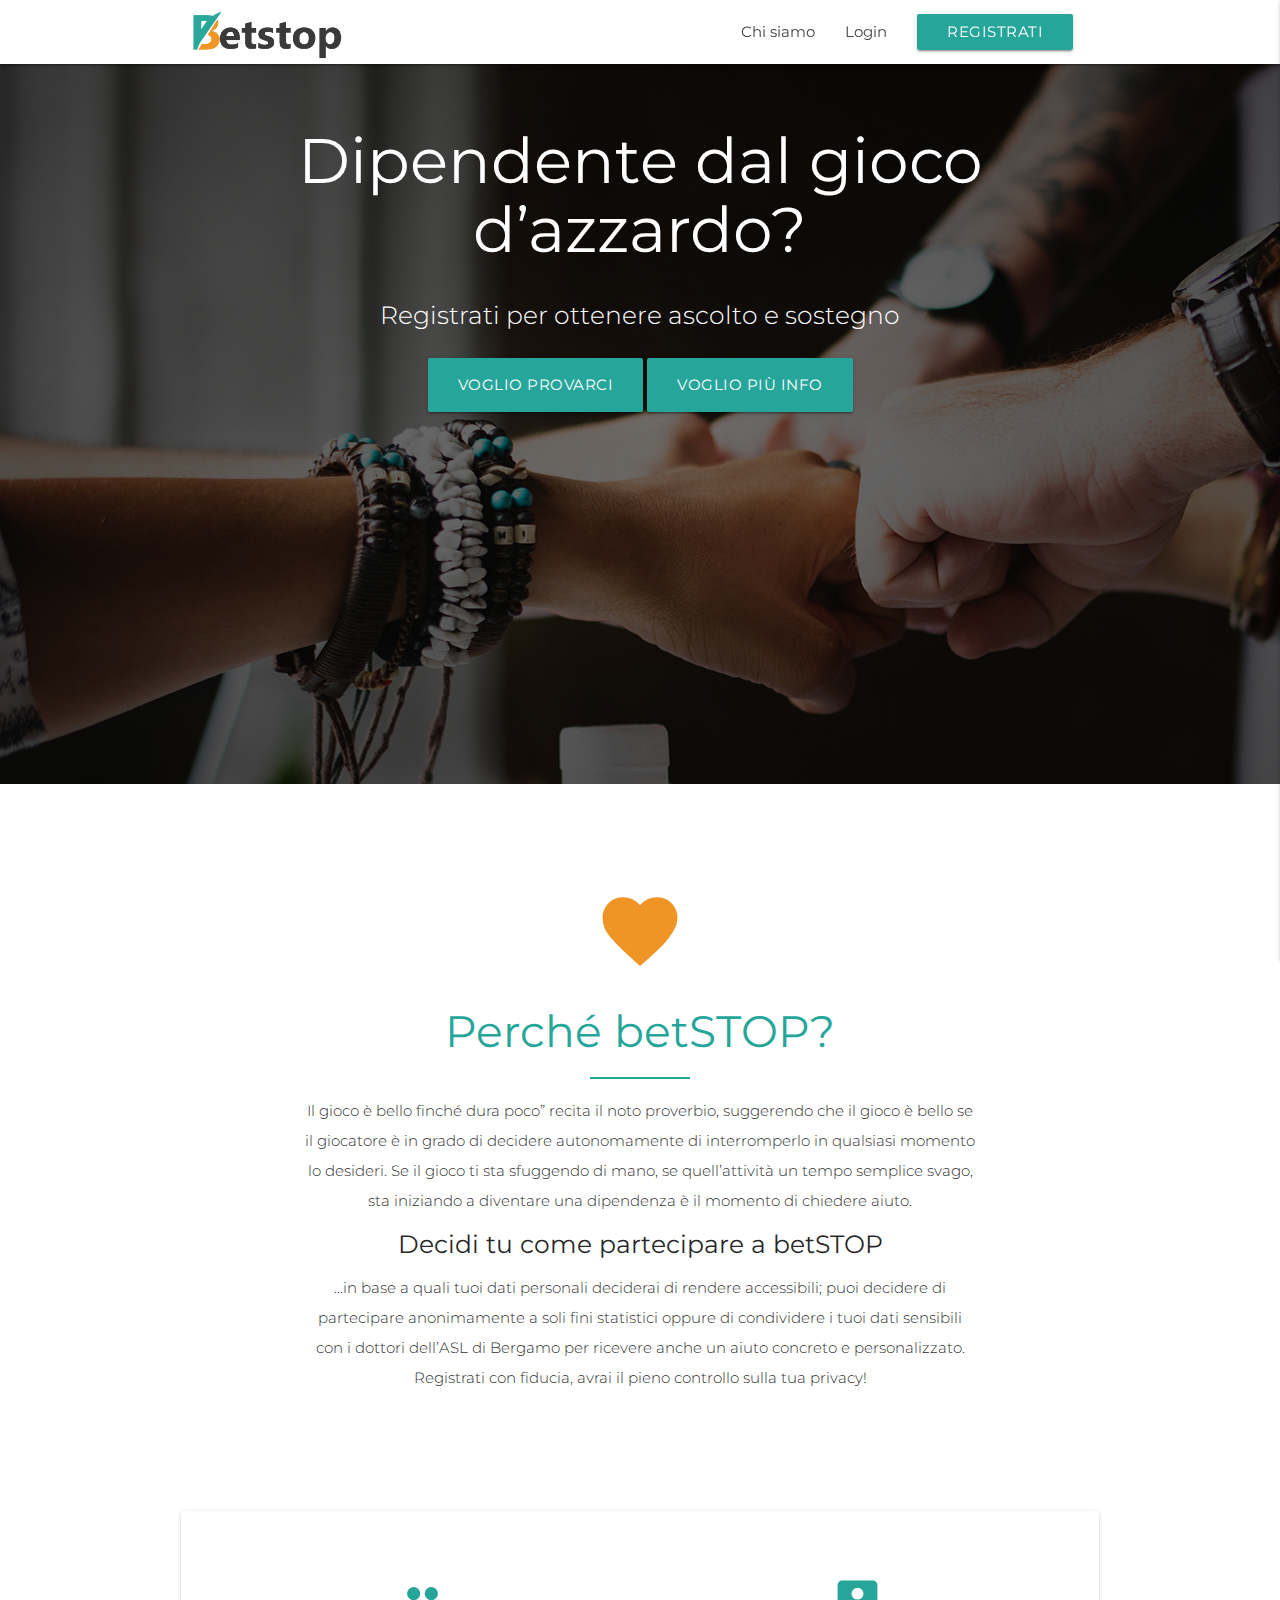
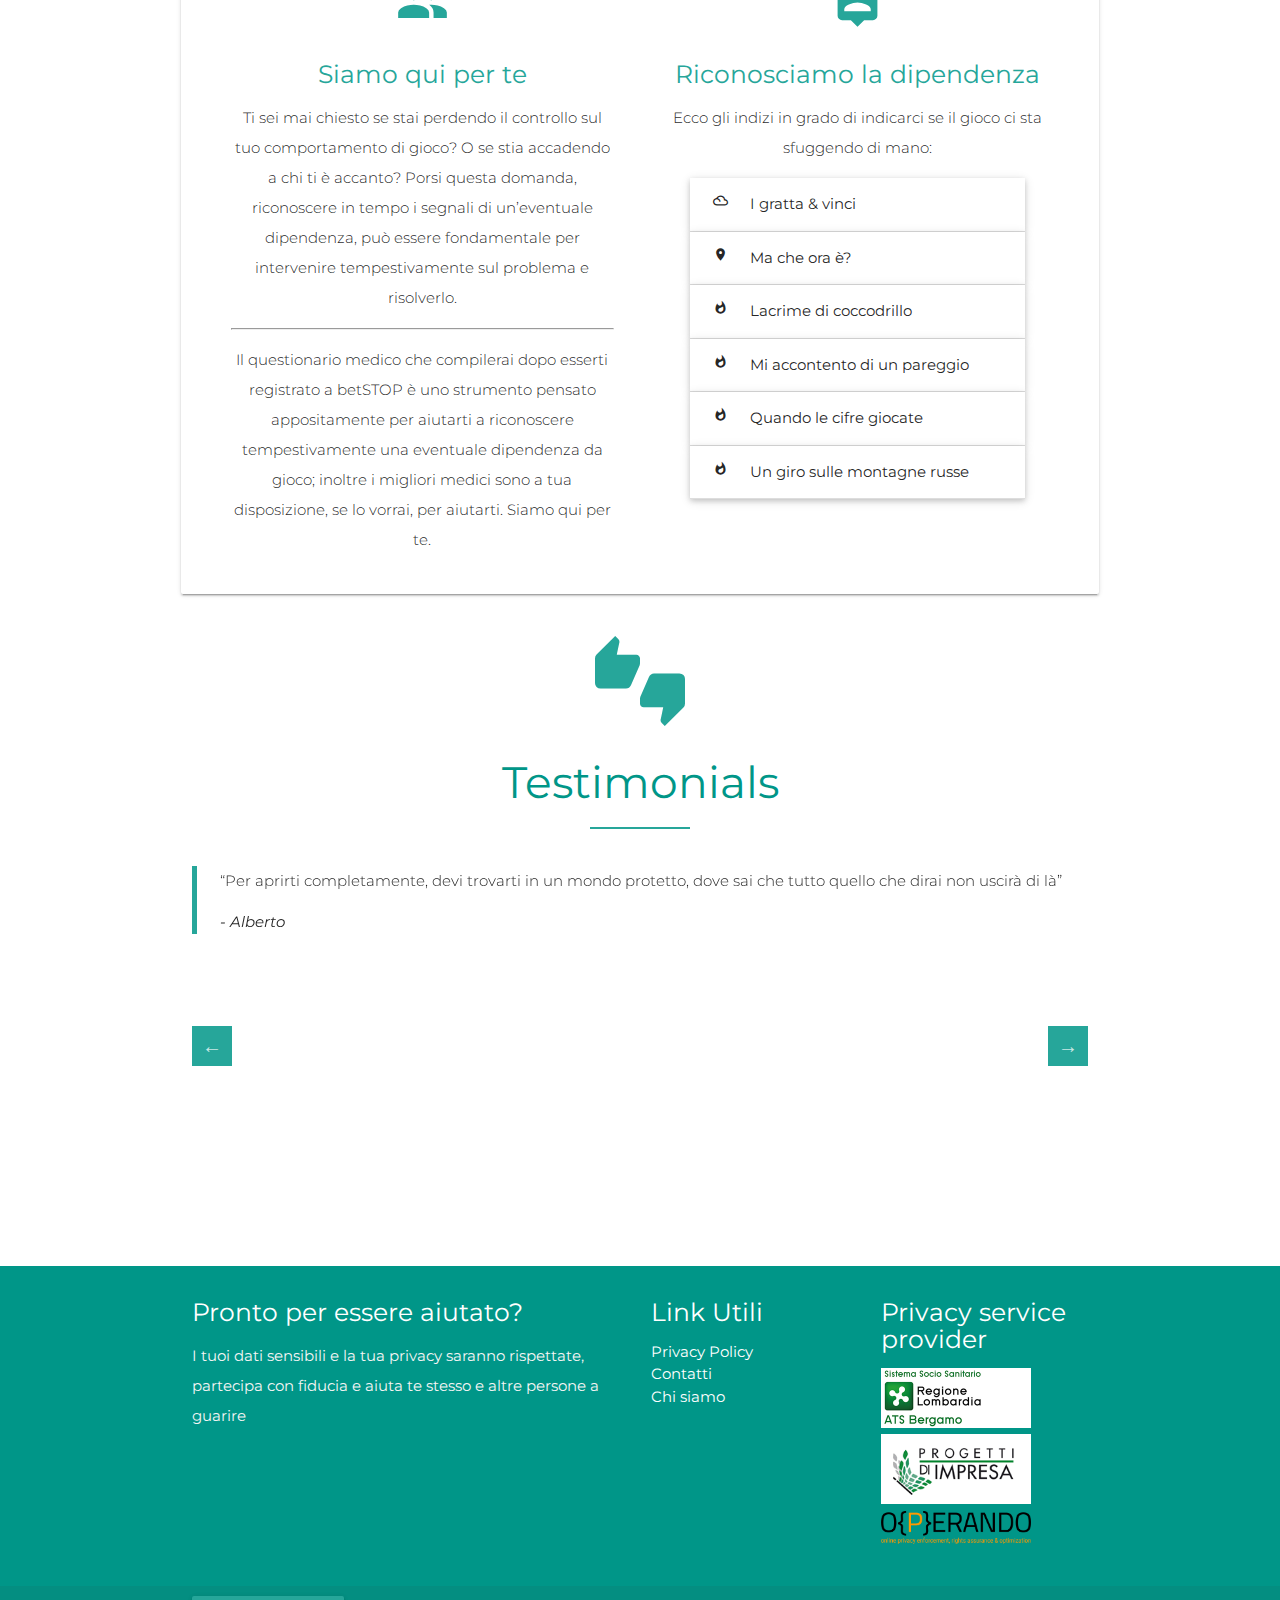
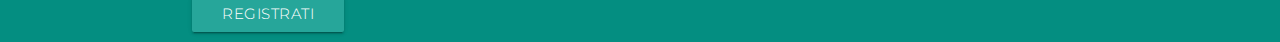
==== index.html @ 393b6f46 "added all page elements" ====
<!DOCTYPE html>
<html lang="en">
<head>
  <meta http-equiv="Content-Type" content="text/html; charset=UTF-8"/>
  <meta name="viewport" content="width=device-width, initial-scale=1"/>
  <title>Betstop - Ascolto e Sostegno</title>
  <link rel="shortcut icon" type="image/png" href="img/favicon-logo.png"/>

  <!-- CSS  -->
  <link href="https://fonts.googleapis.com/icon?family=Material+Icons" rel="stylesheet">
  <link href="css/materialize.css" type="text/css" rel="stylesheet" media="screen,projection"/>
  <link href="https://fonts.googleapis.com/css?family=Montserrat" rel="stylesheet">
  <link rel="stylesheet" href="css/slick.css">
  <link rel="stylesheet" href="css/slick-theme.css">
  <link href="css/style.css" type="text/css" rel="stylesheet" media="screen,projection"/>
</head>
<body>
<main>
    <div class="navbar-fixed">
     <nav class="white" role="navigation">
        <div class="nav-wrapper container">
          <a id="logo-container" href="index.html" class="brand-logo"><img src="img/bstop-logo.png" alt="Logo Betstop"></a>
          <ul class="right hide-on-med-and-down">
            <li><a href="#perche">Chi siamo</a></li>
            <li><a href="login.html">Login</a></li>
            <li><a href="#modal1" class="waves-effect waves-light btn modal-trigger" data-target="modal1">Registrati</a></li>
          </ul>

          <ul id="nav-mobile" class="side-nav">
            <li><a href="#perche"><i class="material-icons">&#xE7EF;</i> Chi siamo</a></li>
            <li><a href="login.html"><i class="material-icons">&#xE899;</i> Login</a></li>
            <li><a href="registrati.html" class="waves-effect waves-light btn">Registrati</a></li>
          </ul>
          <a href="#" data-activates="nav-mobile" class="button-collapse"><i class="material-icons">menu</i></a>
        </div>
      </nav>
 </div>
  
      <div id="index-banner" class="parallax-container">
        <div class="section valign">
          <div class="container">
            <ul id="scene">
                <br><br><br><br>
                <li class="layer">
                    <h1 class="header center white-text title-primary">Dipendente dal gioco d’azzardo?</h1>
                </li>
                <li class="layer">
                    <div class="row center">
                  <h5 class="header col s12 light title-secondary">Registrati per ottenere ascolto e sostegno</h5>
                </div>
                </li>
                <li class="layer">
                    <div class="row center">
                      <a href="registrati.html" class="btn-large waves-effect waves-light teal lighten-1 hoverable">Voglio provarci</a>
                      <a href="#perche" id="download-button" class="btn-large waves-effect waves-light teal lighten-1 hoverable">Voglio più info</a>
                    </div>
                </li>
                <br><br>
            </ul>

          </div>
        </div>
      </div>
      
<section id="perche">
  <div class="container">
      <div class="row">
          <div class="col s12 center-align">
              <h2 class="heart"><i class="material-icons">&#xE87D;</i></h2>
              <h3 class="sub-title">Perché betSTOP?</h3>
              <p class="light">Il gioco è bello finché dura poco” recita il noto proverbio, suggerendo che il gioco è bello se il giocatore è in grado di decidere autonomamente di interromperlo in qualsiasi momento lo desideri.
            Se il gioco ti sta sfuggendo di mano, se quell’attività un tempo semplice svago, sta iniziando a diventare una dipendenza è il momento di chiedere aiuto. </p>
            
            <h5>Decidi tu come partecipare a betSTOP</h5>
             <p class="light">...in base a quali tuoi dati personali deciderai di rendere accessibili; puoi decidere di partecipare anonimamente a soli fini statistici oppure di condividere i tuoi dati sensibili con i dottori dell’ASL di Bergamo per ricevere anche un aiuto concreto e personalizzato. Registrati con fiducia, avrai il pieno controllo sulla tua privacy!</p>
          </div>
      </div>
  </div>
</section>
<section id="siamo-qui">
    <div class="container">
        <div class="row card-panel">
            <div class="col m6 s12 center-align">
                <div class="icon-block">
                    <h2 class="thumbs"><i class="material-icons">&#xE7FB;</i></h2>
                    <h5 class="sub-title">Siamo qui per te</h5>
                    <p class="light">Ti sei mai chiesto se stai perdendo il controllo sul tuo comportamento di gioco? O se stia accadendo a chi ti è accanto? Porsi questa domanda, riconoscere in tempo i segnali di un’eventuale dipendenza, può essere fondamentale per intervenire tempestivamente sul problema e risolverlo.</p>
                    
                    <hr>
                    
                    <p class="light">Il questionario medico che compilerai dopo esserti registrato a betSTOP è uno strumento pensato appositamente per aiutarti a riconoscere tempestivamente una eventuale dipendenza da gioco; inoltre i migliori medici sono a tua disposizione, se lo vorrai, per aiutarti. Siamo qui per te.</p>
                </div>
            </div>
            <div class="col m6 s12 center-align">
                <div class="icon-block">
                    <h2 class="thumbs"><i class="material-icons">&#xE55A;</i></h2>
                    <h5 class="sub-title">Riconosciamo la dipendenza</h5>
                    <p class="light">Ecco gli indizi in grado di indicarci se il gioco ci sta sfuggendo di mano:</p>
                    <ul class="collapsible popout" data-collapsible="accordion">
                        <li>
                          <div class="collapsible-header"><i class="material-icons">filter_drama</i>I gratta &amp; vinci</div>
                          <div class="collapsible-body"><span>I gratta & vinci, le scommesse, le giocate alla slot diventano come le ciliegie, uno tira l’altro.</span></div>
                        </li>
                        <li>
                          <div class="collapsible-header"><i class="material-icons">place</i>Ma che ora è?</div>
                          <div class="collapsible-body"><span>Si perde la cognizione del tempo. Nel buio della sala slot- concepita appositamente per generare questo effetto- le ore passano rapide.</span></div>
                        </li>
                        <li>
                          <div class="collapsible-header"><i class="material-icons">whatshot</i>Lacrime di coccodrillo</div>
                          <div class="collapsible-body"><span>Ci si accorge, quando è ormai troppo tardi, di aver giocato quasi tutto quello che si aveva nel portafogli.</span></div>
                        </li>
                        <li>
                          <div class="collapsible-header"><i class="material-icons">whatshot</i>Mi accontento di un pareggio</div>
                          <div class="collapsible-body"><span>Il gioco, a questo punto, non è già più un’attività piacevole, ma una corsa disperata nel tentativo di recuperare le perdite.</span></div>
                        </li>
                        <li>
                          <div class="collapsible-header"><i class="material-icons">whatshot</i>Quando le cifre giocate</div>
                          <div class="collapsible-body"><span>...iniziano a diventare eccessive rispetto al proprio budget e le perdite mettono a rischio il menage familiare, il giocatore entra in una spirale di … Un po’ come nascondere l’amante nell’armadio.</span></div>
                        </li>
                        <li>
                          <div class="collapsible-header"><i class="material-icons">whatshot</i>Un giro sulle montagne russe</div>
                          <div class="collapsible-body"><span>L’esito del gioco condiziona fortemente l’umore. Si ricerca nuovamente l’euforia della vincita o si tenta di sfuggire ai sentimenti depressivi associati alle perdite.</span></div>
                        </li>
                  </ul>
                </div>
            </div>
        </div>
    </div>
</section>
  
  <!-- TESTIMONIALS -->
  <div id="testimonial-section">
    <div class="container">
      <h2 class="center-align thumbs"><i class="material-icons">&#xE8DD;</i></h2>
      <h3 class="center-align sub-title teal-text">Testimonials</h3>
      <div class="row">
        <div class="col s12">
          <div class="slider">
            <div class="hoverable">
                <blockquote>
                    <p class="light">“Per aprirti completamente, devi trovarti in un mondo protetto, dove sai che tutto quello che dirai non uscirà di là”</p>
                <cite>- Alberto</cite>
                </blockquote>
            </div>
            <div class="hoverable">
                <blockquote class="align-right">
                    <p class="light">“Non voglio più buttare un euro nel gioco – afferma decisa – farlo per me sarebbe una sconfitta”</p>
                    <cite>- Giulia</cite>
                </blockquote>
            </div>
            <div class="hoverable">
                <blockquote>
                    <p class="light">“Se smetti devi farlo per sempre, non puoi ricominciare perché se ricominci ci ricaschi, come l’alcol”</p>
                    <cite>- Federico</cite>
                </blockquote>
            </div>
          </div>
        </div>
      </div>
    </div>
  </div>
</main> 
   

  <footer class="page-footer teal">
    <div class="container">
      <div class="row">
        <div class="col l6 s12">
          <h5 class="white-text">Pronto per essere aiutato?</h5>
          <p class="grey-text text-lighten-4">I tuoi dati sensibili e la tua privacy saranno rispettate, partecipa con fiducia e aiuta te stesso e altre persone a guarire</p>
        </div>
        
        <div class="col l3 s12">
          <h5 class="white-text">Link Utili</h5>
          <ul>
            <li><a class="white-text" href="#!">Privacy Policy</a></li>
            <li><a class="white-text" href="#!">Contatti</a></li>
            <li><a class="white-text" href="#!">Chi siamo</a></li>
          </ul>
        </div>
        
        <div class="col l3 s12">
          <h5 class="white-text">Privacy service provider</h5>
          <ul>
            <li><a class="white-text" href="http://www.ats-bg.it/servizi/notizie/notizie_homepage.aspx" target="_blank"><img class="footer-logo" src="img/logo-asl-bergamo.png" alt="Logo ASL Bergamo"></a></li>
            <li><a class="white-text" href="http://www.progettidiimpresa.it/servizi/notizie/notizie_homepage.aspx" target="_blank"><img class="footer-logo" src="img/pdi-piccolo.png" alt="Logo ASL Bergamo"></a></li>
            <li><a class="white-text" href="https://www.operando.eu/servizi/notizie/notizie_homepage.aspx" target="_blank"><img class="footer-logo" src="img/operando-full-logo.png" alt="Logo ASL Bergamo"></a></li>
          </ul>
        </div>
        
      </div>
    </div>
    <div class="footer-copyright">
      <div class="container">
      <!-- Modal Trigger -->
      <a class="waves-effect waves-light btn modal-trigger" href="#modal2">Registrati</a>
      </div>
      
    </div>
  </footer>
  
   <!-- MODALS -->
  <div id="modal1" class="modal">
    <div class="modal-content">
      <h4>Modal Header</h4>
      <div class="row">
        <form class="col s12">
          <div class="row">
            <div class="input-field col s12 m6">
              <input id="first_name" type="text" class="validate" data-length="15">
              <label for="first_name">Nome</label>
            </div>
            <div class="input-field col s12 m6">
              <input id="last_name" type="text" class="validate" data-length="10">
              <label for="last_name">Cognome</label>
            </div>
          </div>
          <div class="row">
            <div class="input-field col s12 m6">
              <input id="date-of-birth" type="text" class="validate datepicker">
              <label for="date">Data di Nascita</label>
            </div>
            <div class="input-field col s12 m6">
                <select multiple>
                  <option value="1">Italia</option>
                  <option value="2">Belgium</option>
                  <option value="3">Germania</option>
                </select>
                <label>Stato</label>
              </div>
          </div>
          <div class="row">
              <div class="input-field col s12 m6">
                <select multiple>
                  <option value="" disabled selected>Choose your option</option>
                  <option value="1">Modena</option>
                  <option value="2">Castelfranco</option>
                  <option value="3">Bomporto</option>
                </select>
                <label>Località</label>
              </div>
              <div class="input-field col s12 m6">
                <select>
                  <optgroup label="MO">
                    <option value="1">Modena</option>
                    <option value="2">Vignola</option>
                  </optgroup>
                  <optgroup label="BO">
                    <option value="3">Bologna</option>
                    <option value="4">Castelmaggiore</option>
                  </optgroup>
                </select>
                <label>Provincia</label>
              </div>
          </div>
          <div class="row">
            <div class="input-field col s12 m6">
              <input id="indirizzo" type="text" class="validate" data-length="20">
              <label for="first_name">Indirizzo</label>
            </div>
            <div class="input-field col s12 m6">
              <input id="cap" type="text" class="validate number" data-length="5">
              <label for="last_name">CAP</label>
            </div>
          </div>
          <div class="row">
            <div class="input-field col s12">
              <input id="email" type="email" class="validate">
              <label for="email">Email</label>
            </div>
          </div>
          <div class="row">
            <div class="input-field col s12">
              <input id="password" type="password" class="validate">
              <label for="password">Password</label>
            </div>
          </div>
          <div class="row">
            <div class="input-field col s12">
              <input id="password" type="password" class="validate">
              <label for="password">Repeat Password</label>
            </div>
          </div>
          <button class="btn waves-effect waves-light" type="submit" name="action">Invia
            <i class="material-icons right">send</i>
          </button>
        </form>
      </div>
    </div>
    <div class="modal-footer">
      <a href="#!" class="modal-action modal-close waves-effect waves-green btn-flat">Chiudi</a>
    </div>
  </div>
  
  <!-- Modal Structure Bottom Sheet -->
  <div id="modal2" class="modal bottom-sheet">
    <div class="modal-content">
      <h4>Modal Header</h4>
      <div class="row">
        <form class="col s12">
          <div class="row">
            <div class="input-field col s12 m6">
              <input id="first_name" type="text" class="validate" data-length="15">
              <label for="first_name">Nome</label>
            </div>
            <div class="input-field col s12 m6">
              <input id="last_name" type="text" class="validate" data-length="10">
              <label for="last_name">Cognome</label>
            </div>
          </div>
          <div class="row">
            <div class="input-field col s12 m6">
              <input id="date-of-birth" type="text" class="validate datepicker">
              <label for="date">Data di Nascita</label>
            </div>
            <div class="input-field col s12 m6">
                <select multiple>
                  <option value="1">Italia</option>
                  <option value="2">Belgium</option>
                  <option value="3">Germania</option>
                </select>
                <label>Stato</label>
              </div>
          </div>
          <div class="row">
              <div class="input-field col s12 m6">
                <select multiple>
                  <option value="" disabled selected>Choose your option</option>
                  <option value="1">Modena</option>
                  <option value="2">Castelfranco</option>
                  <option value="3">Bomporto</option>
                </select>
                <label>Località</label>
              </div>
              <div class="input-field col s12 m6">
                <select>
                  <optgroup label="MO">
                    <option value="1">Modena</option>
                    <option value="2">Vignola</option>
                  </optgroup>
                  <optgroup label="BO">
                    <option value="3">Bologna</option>
                    <option value="4">Castelmaggiore</option>
                  </optgroup>
                </select>
                <label>Provincia</label>
              </div>
          </div>
          <div class="row">
            <div class="input-field col s12 m6">
              <input id="indirizzo" type="text" class="validate" data-length="20">
              <label for="first_name">Indirizzo</label>
            </div>
            <div class="input-field col s12 m6">
              <input id="cap" type="text" class="validate number" data-length="5">
              <label for="last_name">CAP</label>
            </div>
          </div>
          <div class="row">
            <div class="input-field col s12">
              <input id="email" type="email" class="validate">
              <label for="email">Email</label>
            </div>
          </div>
          <div class="row">
            <div class="input-field col s12">
              <input id="password" type="password" class="validate">
              <label for="password">Password</label>
            </div>
          </div>
          <div class="row">
            <div class="input-field col s12">
              <input id="password" type="password" class="validate">
              <label for="password">Repeat Password</label>
            </div>
          </div>
          <button class="btn waves-effect waves-light" type="submit" name="action">Invia
            <i class="material-icons right">send</i>
          </button>
        </form>
      </div>
    </div>
    <div class="modal-footer">
      <a href="#!" class="modal-action modal-close waves-effect waves-green btn-flat">Chiudi</a>
    </div>
  </div>

  <!--  Scripts-->
  <script src="https://code.jquery.com/jquery-2.1.1.min.js"></script>
  <script src="js/materialize.min.js"></script>
  <script src="js/jquery.slides.min.js"></script>
  <script src="js/parallax.min.js"></script>
  <script src="js/slick.min.js"></script>
  <script src="js/app.js"></script>

  </body>
</html>
---- css/style.css ----
/*======== GLOBAL STYLES ===============*/
html {
    font-family: 'Montserrat', sans-serif;
}

body {
	-webkit-font-smoothing: antialiased;
	-moz-osx-font-smoothing: grayscale;
}

section {
    margin: 0 auto;
    padding-top: 5rem;
}

section#perche {
    width: 75%;
}
nav ul a,
nav .brand-logo {
  color: #444;
}
.brand-logo img {
    width: 150px;
    margin: 10px 0;
}

h3.sub-title, h4.sub-title, h5.sub-title {
    color: #26a69a;
}
h3.sub-title::after {
  display: block;
  content: "";
  height: 2px;
  background-color: #26a69a;
  width: 100px;
  margin: 20px auto 0 auto;
}

p {
  line-height: 2rem;
}

.button-collapse {
  color: #26a69a;
}

/*================== HEADER ============*/

.parallax-container {
  background: radial-gradient(rgba(0, 0, 0, 0.57), rgba(0, 0, 0, 0.71)), url('../img/support.jpg');
  min-height: 80vh;
  line-height: 0;
  height: auto;
  color: #fff;
}

.parallax-container .section {
    width: 100%;
  }

.title-primary {
    animation: fadeIn 2s;
}
.title-secondary {
    animation: moveInLeft 3s;
}

/*============== ABOUT =============*/
.heart {
    color: #ee9526;
   -webkit-animation: pulse 2s infinite;
           animation: pulse 2s infinite;
 }

.material-icons {
    font-size: 6rem;
}

section#perche .material-icon {
    color: red;
}

@media only screen and (max-width : 992px) {
  .parallax-container .section {
    position: absolute;
    top: 30%;
  }
  #index-banner .section {
    top: 10%;
  }
}

@media only screen and (max-width : 600px) {
  #index-banner .section {
    top: 0;
  }
}

.icon-block {
  padding: 0 15px;
}
.icon-block .material-icons {
  font-size: inherit;
}

/*============= FOOTER ============*/
footer.page-footer {
  margin: 0;
}

footer .footer-logo {
    width: 150px;
    max-width: 100%;
}
/*============= TESTIMONIAL && SLIDER ============*/
.thumbs {
    color: #26a69a;
    padding-top: 15px;
}

.slick-prev,
 .slick-next {
   background: #26a69a;
   width: 40px;
   height: 40px;
   z-index: 1;
 }
 .slick-prev:hover,
 .slick-next:hover {
   background: #ee9526;
 }
 .slick-prev {
   left: 0;
 }
 .slick-next {
   right: 0;
 }

/*=============== REGISTRATI && LOGIN =================*/
.waves-input-wrapper {
    margin-bottom: 15px;
}

/*=============== ANIMATIONS ================*/
@keyframes pulse {
   0% {
     -webkit-transform: scale(1);
             transform: scale(1);
   }
   45% {
     -webkit-transform: scale(1.1);
             transform: scale(1.1);
   }
   75% {
     -webkit-transform: scale(1.2);
             transform: scale(1.2);
   }
   100% {
     -webkit-transform: scale(1);
             transform: scale(1);
   }
 }

@keyframes moveInLeft {
    0% {
        opacity: 0;
        transform: translateX(-10rem);
    }
    80% {
        transform: translateX(1rem);
    }
    100% {
        opacity: 1;
        transform: translate(0);
    }
}

@keyframes fadeIn {
    0% {
        opacity: 0;
        transform: translateX(10rem);
    }
    80% {
        transform: translateX(-1rem);
    }
    100% {
        opacity: 1;
        transform: translate(0);
    }
}
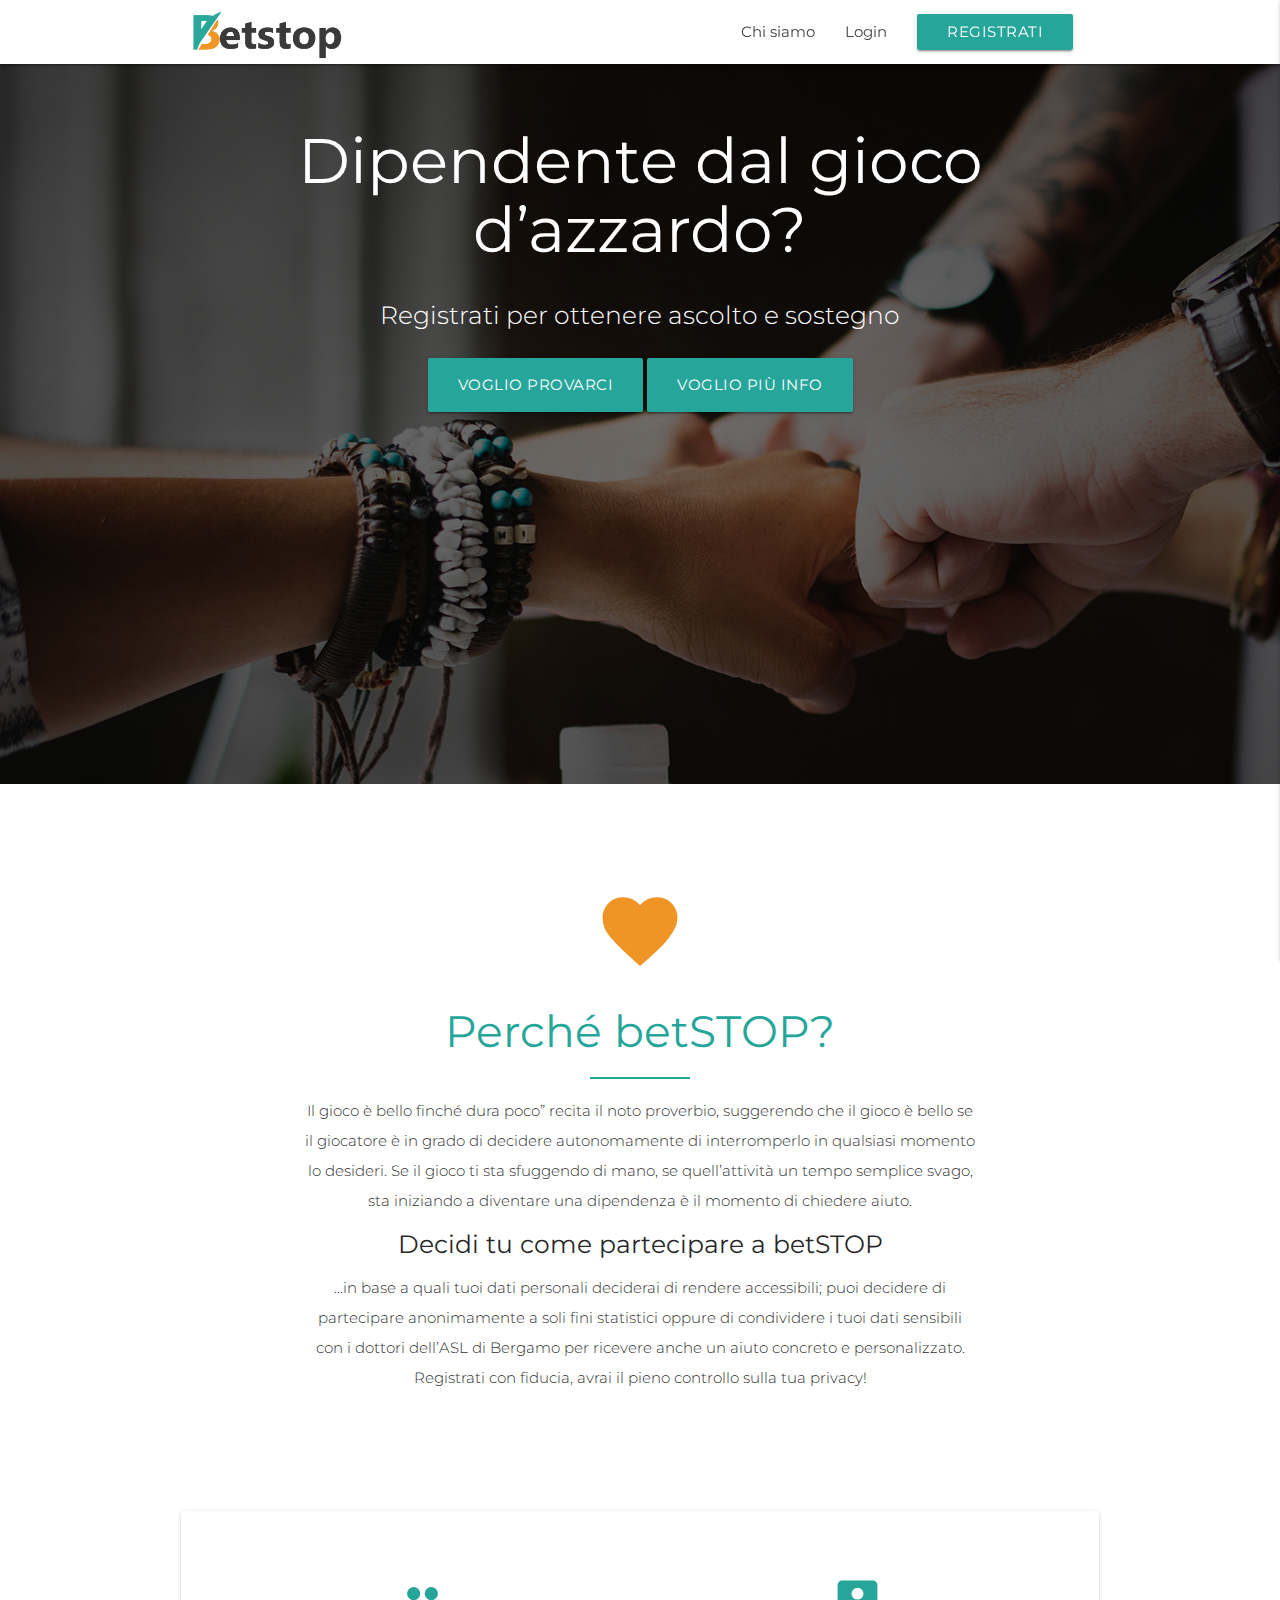
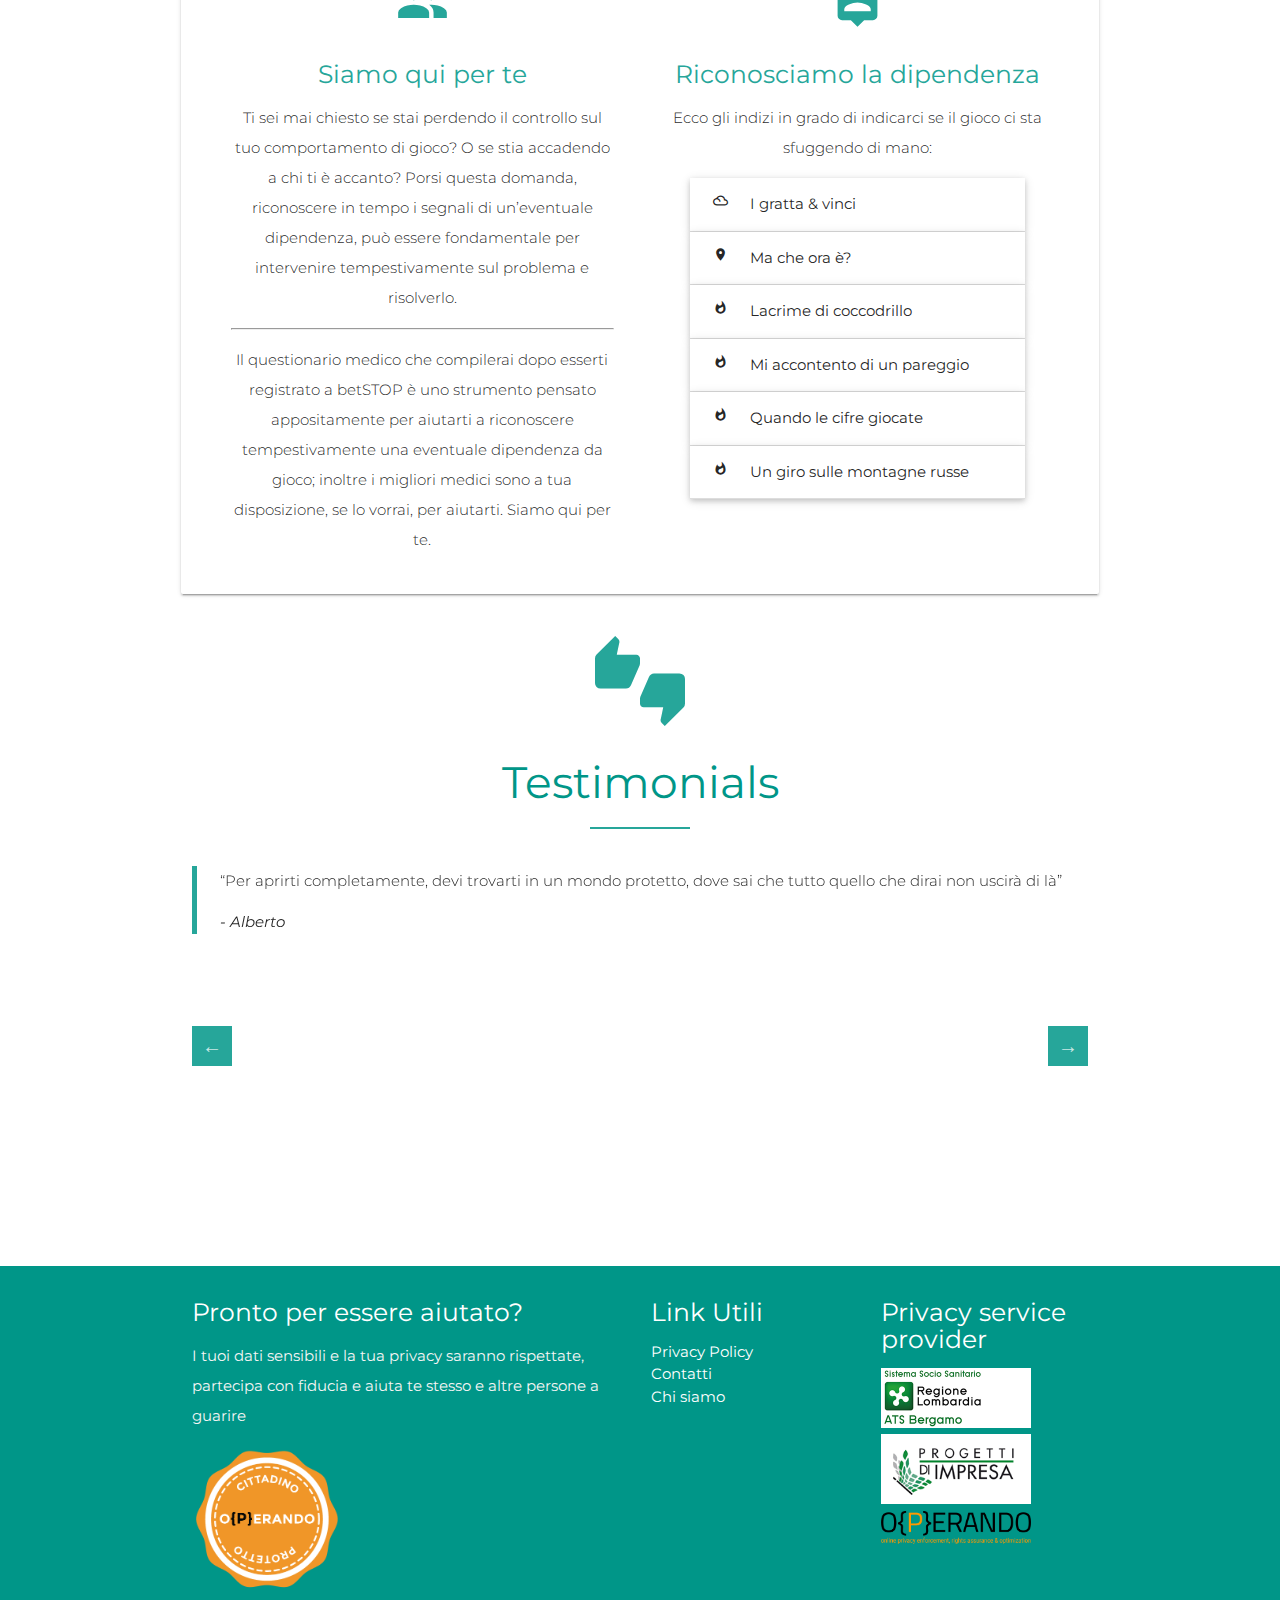
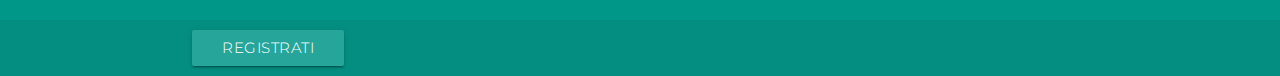
==== commit b041e83e: "added the mobile navigation" ====
--- a/index.html
+++ b/index.html
@@ -31,7 +31,7 @@
             <li><a href="login.html"><i class="material-icons">&#xE899;</i> Login</a></li>
             <li><a href="registrati.html" class="waves-effect waves-light btn">Registrati</a></li>
           </ul>
-          <a href="#" data-activates="nav-mobile" class="button-collapse"><i class="material-icons">menu</i></a>
+          <a href="#nav-mobile" data-activates="nav-mobile" class="button-collapse"><i class="material-icons">menu</i></a>
         </div>
       </nav>
  </div>
@@ -168,6 +168,7 @@
         <div class="col l6 s12">
           <h5 class="white-text">Pronto per essere aiutato?</h5>
           <p class="grey-text text-lighten-4">I tuoi dati sensibili e la tua privacy saranno rispettate, partecipa con fiducia e aiuta te stesso e altre persone a guarire</p>
+          <img class="emblem" src="img/emblem.png" alt="Privacy Emblem">
         </div>
         
         <div class="col l3 s12">
--- a/css/style.css
+++ b/css/style.css
@@ -47,6 +47,8 @@
 
 /*================== HEADER ============*/
 
+#sidenav-overlay { z-index: 1; }
+
 .parallax-container {
   background: radial-gradient(rgba(0, 0, 0, 0.57), rgba(0, 0, 0, 0.71)), url('../img/support.jpg');
   min-height: 80vh;
@@ -113,6 +115,10 @@
     width: 150px;
     max-width: 100%;
 }
+.emblem {
+    width: 150px;
+    max-width: 100%;
+}
 /*============= TESTIMONIAL && SLIDER ============*/
 .thumbs {
     color: #26a69a;
@@ -188,4 +194,15 @@
         opacity: 1;
         transform: translate(0);
     }
+}
+
+/*======================= MEDIA QUERIES ==================*/
+@media only screen and (max-width: 768px) {
+    footer {
+        text-align: center;
+        max-width: 100%;
+    }
+    footer.page-footer {
+        margin: 0 auto;
+}
 }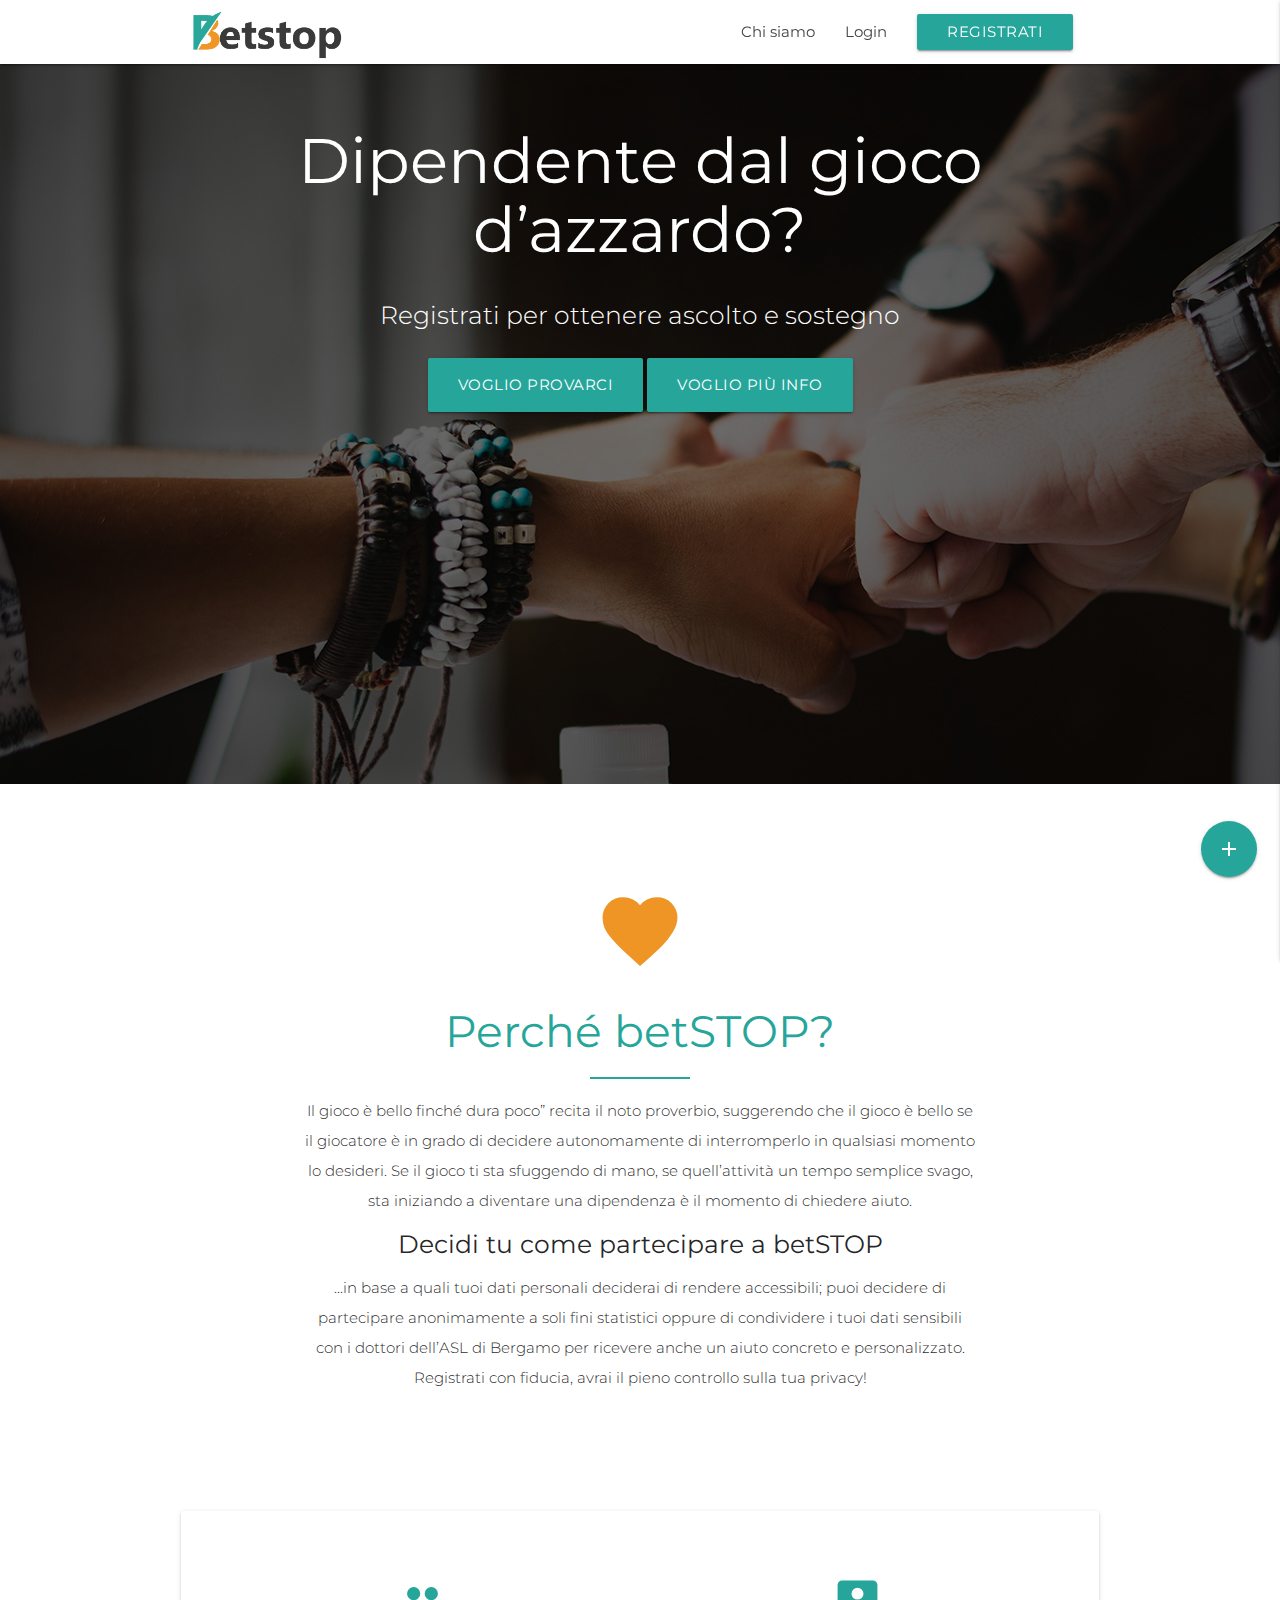
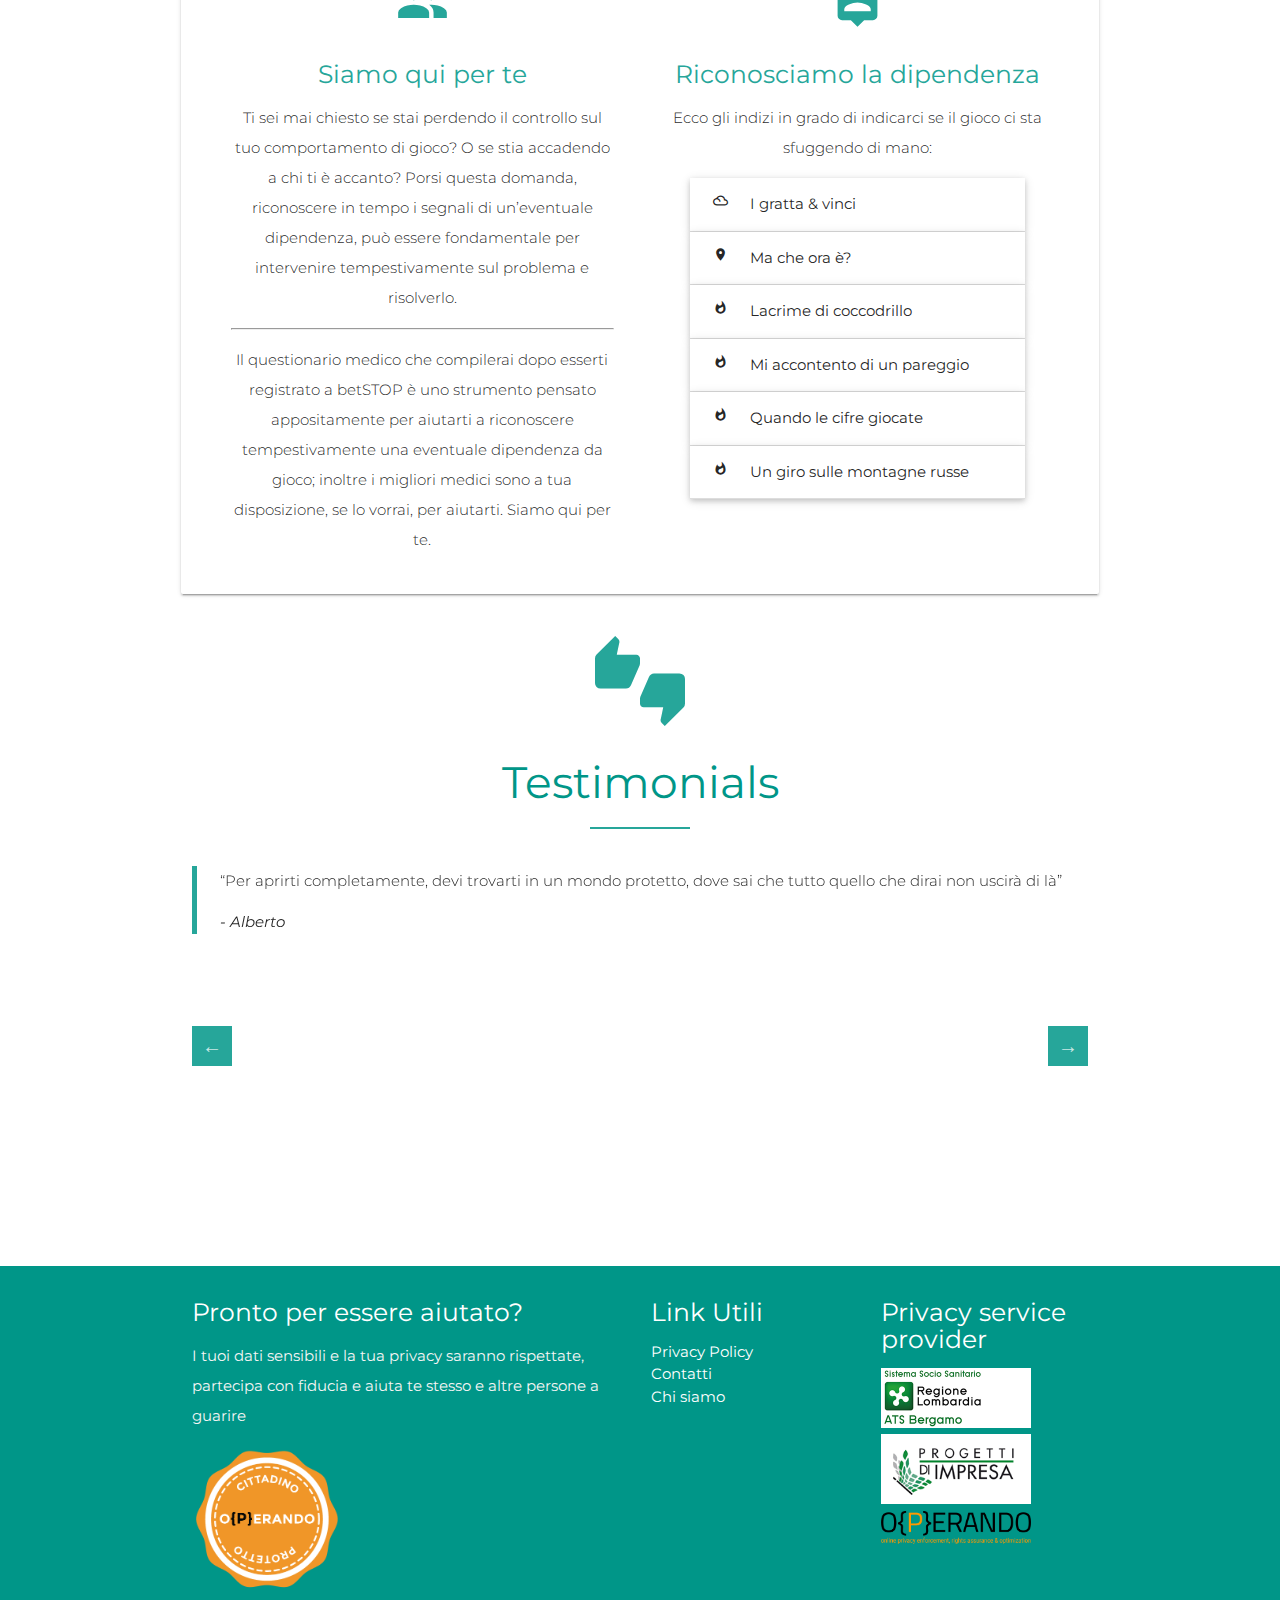
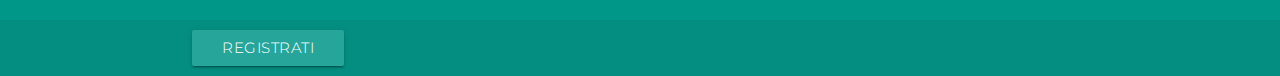
==== commit 7ac6d14e: "added fab navigation for social follow" ====
--- a/index.html
+++ b/index.html
@@ -52,7 +52,7 @@
                 <li class="layer">
                     <div class="row center">
                       <a href="registrati.html" class="btn-large waves-effect waves-light teal lighten-1 hoverable">Voglio provarci</a>
-                      <a href="#perche" id="download-button" class="btn-large waves-effect waves-light teal lighten-1 hoverable">Voglio più info</a>
+                      <a href="#perche" id="download-button" class="btn-large waves-effect waves-light teal lighten-1 hoverable hide-on-med-and-down">Voglio più info</a>
                     </div>
                 </li>
                 <br><br>
@@ -159,6 +159,19 @@
       </div>
     </div>
   </div>
+  
+  <!-- FAB FOR CONTACT FORM -->
+  <div class="fixed-action-btn">
+    <a class="btn-floating btn-large yellow-dark">
+      <i class="large material-icons">add</i>
+    </a>
+    <ul>
+      <li><a class="btn-floating red"><i class="material-icons">insert_chart</i></a></li>
+      <li><a class="btn-floating yellow darken-1"><i class="material-icons">format_quote</i></a></li>
+      <li><a class="btn-floating green"><i class="material-icons">publish</i></a></li>
+      <li><a class="btn-floating blue"><i class="material-icons">attach_file</i></a></li>
+    </ul>
+  </div>
 </main> 
    
 
--- a/css/style.css
+++ b/css/style.css
@@ -106,6 +106,10 @@
   font-size: inherit;
 }
 
+/*================== FAB CONTACT =========*/
+.fixed-action-btn {
+    animation: fadeIn 4s ease-in-out;
+}
 /*============= FOOTER ============*/
 footer.page-footer {
   margin: 0;
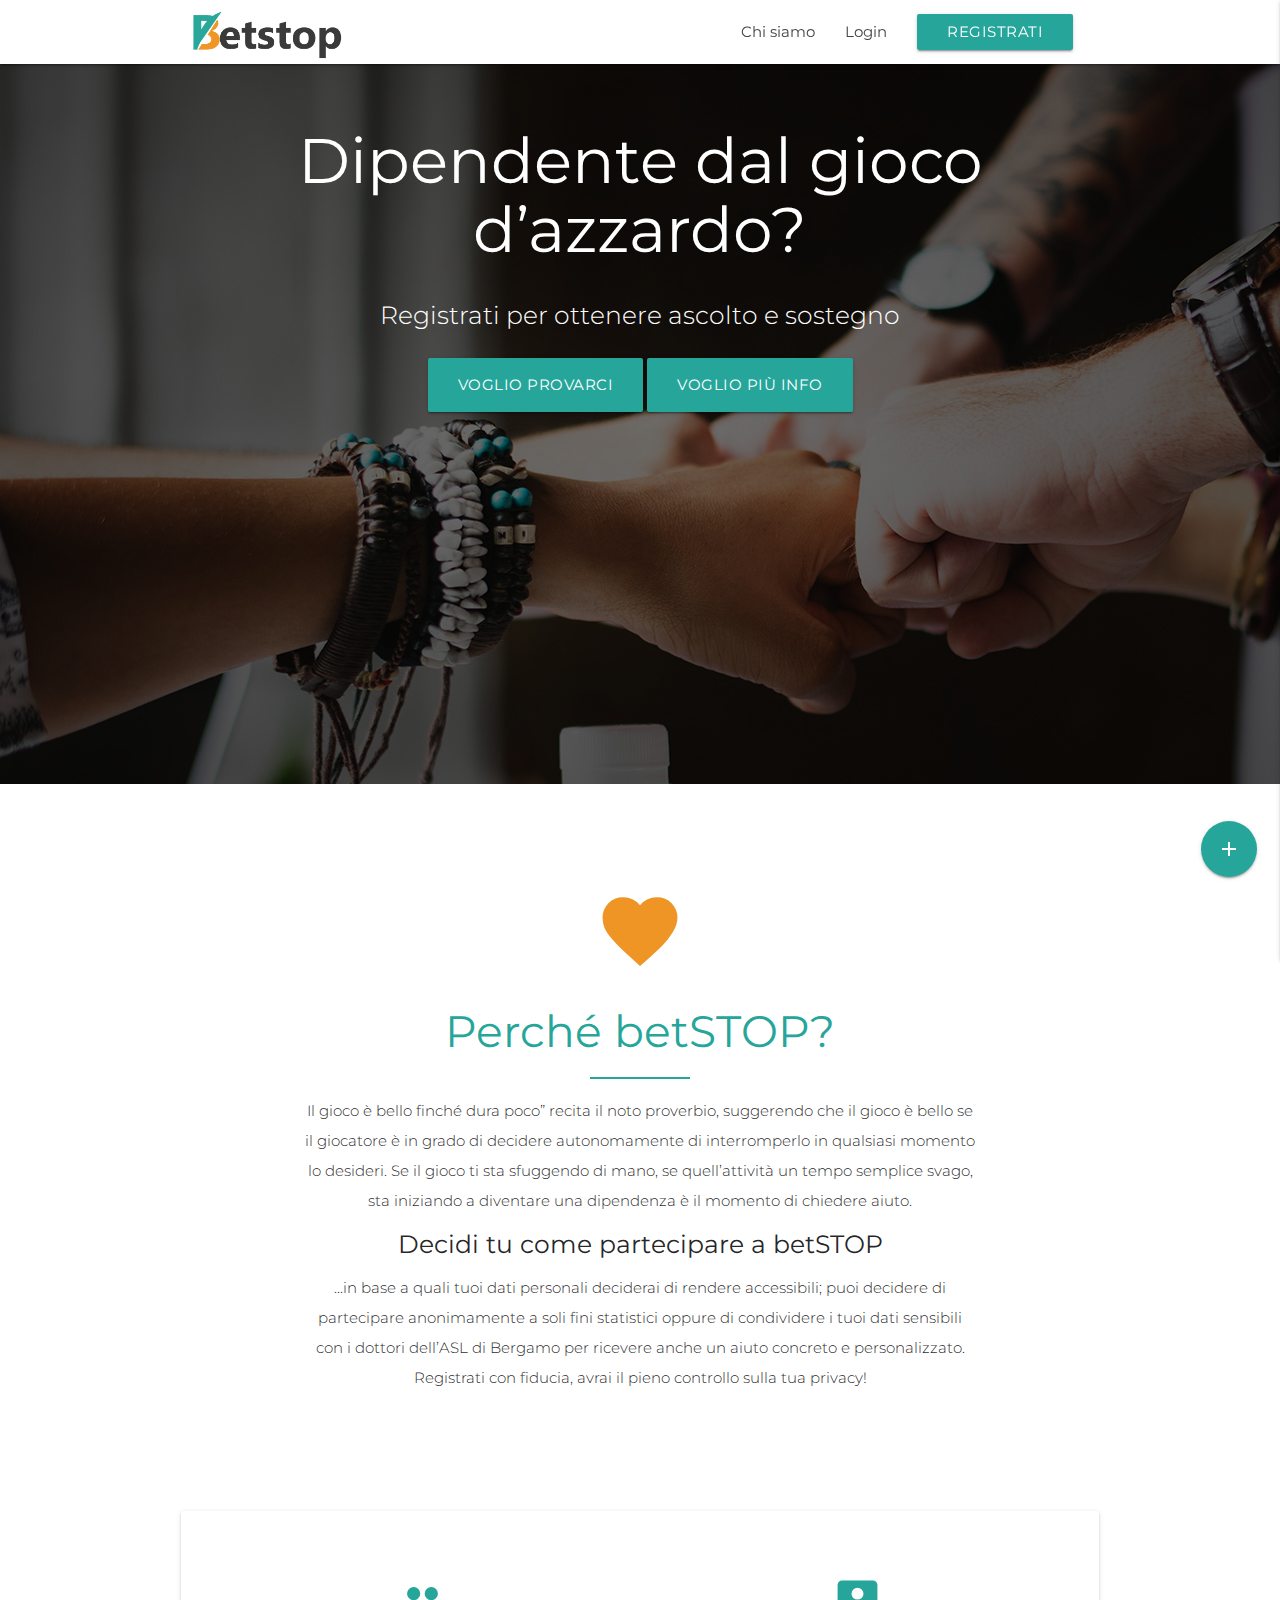
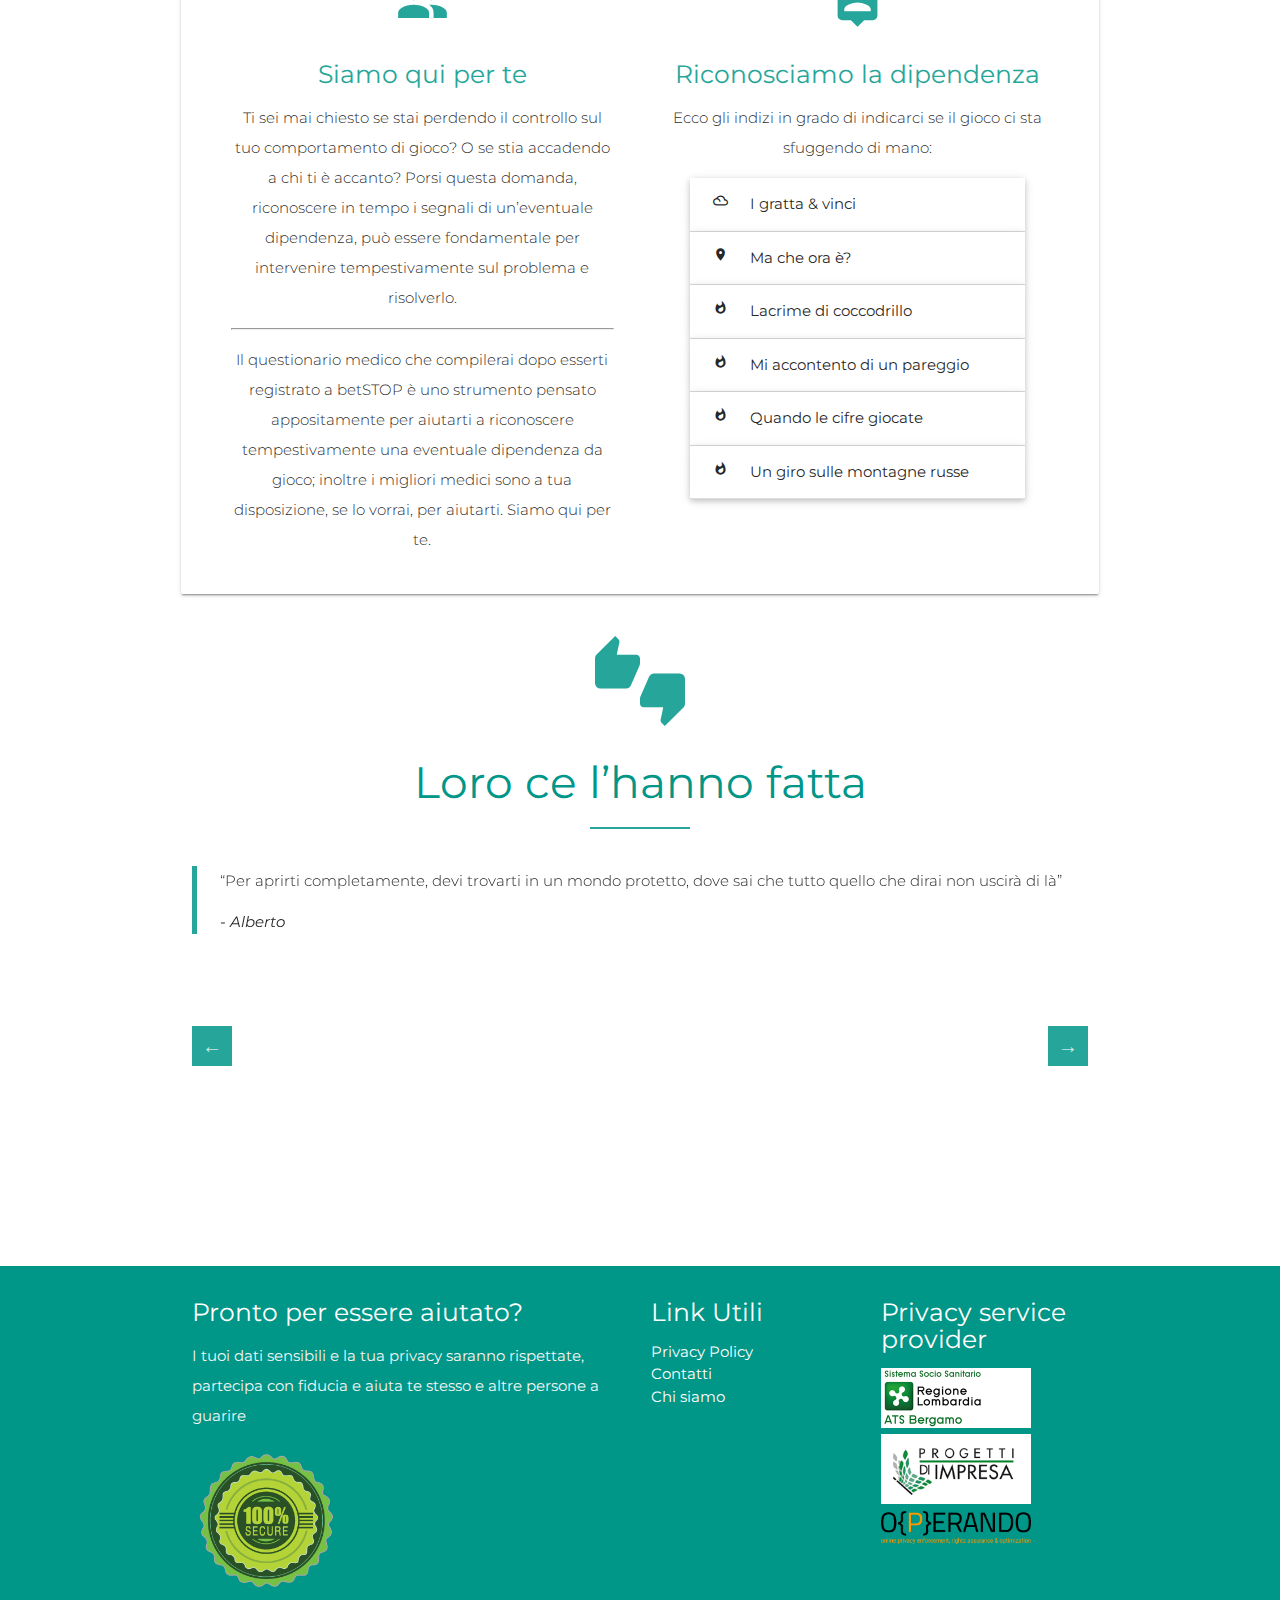
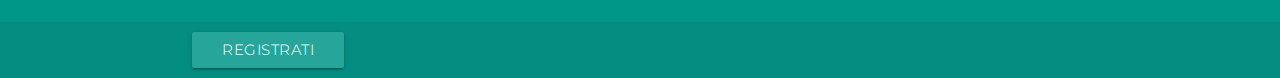
==== commit c0339933: "added tooltips and finished the responsiveness" ====
--- a/index.html
+++ b/index.html
@@ -132,7 +132,7 @@
   <div id="testimonial-section">
     <div class="container">
       <h2 class="center-align thumbs"><i class="material-icons">&#xE8DD;</i></h2>
-      <h3 class="center-align sub-title teal-text">Testimonials</h3>
+      <h3 class="center-align sub-title teal-text">Loro ce l’hanno fatta</h3>
       <div class="row">
         <div class="col s12">
           <div class="slider">
@@ -160,16 +160,16 @@
     </div>
   </div>
   
-  <!-- FAB FOR CONTACT FORM -->
+  <!-- FAB FOR ADDITIONAL INFO -->
   <div class="fixed-action-btn">
     <a class="btn-floating btn-large yellow-dark">
       <i class="large material-icons">add</i>
     </a>
     <ul>
-      <li><a class="btn-floating red"><i class="material-icons">insert_chart</i></a></li>
-      <li><a class="btn-floating yellow darken-1"><i class="material-icons">format_quote</i></a></li>
-      <li><a class="btn-floating green"><i class="material-icons">publish</i></a></li>
-      <li><a class="btn-floating blue"><i class="material-icons">attach_file</i></a></li>
+      <li><a class="btn-floating red tooltipped" data-position="left" data-delay="50" data-tooltip="Qualche info..."><i class="material-icons">insert_chart</i></a></li>
+      <li><a class="btn-floating yellow darken-1 tooltipped" data-position="left" data-delay="50" data-tooltip="Email ad esempio"><i class="material-icons">format_quote</i></a></li>
+      <li><a class="btn-floating green tooltipped" data-position="left" data-delay="50" data-tooltip="Numero cellulare"><i class="material-icons">publish</i></a></li>
+      <li><a class="btn-floating blue tooltipped" data-position="left" data-delay="50" data-tooltip="Altre informazione"><i class="material-icons">attach_file</i></a></li>
     </ul>
   </div>
 </main> 
@@ -181,7 +181,7 @@
         <div class="col l6 s12">
           <h5 class="white-text">Pronto per essere aiutato?</h5>
           <p class="grey-text text-lighten-4">I tuoi dati sensibili e la tua privacy saranno rispettate, partecipa con fiducia e aiuta te stesso e altre persone a guarire</p>
-          <img class="emblem" src="img/emblem.png" alt="Privacy Emblem">
+          <img class="emblem" src="img/secure.png" alt="Privacy Protect Emblem">
         </div>
         
         <div class="col l3 s12">
--- a/css/style.css
+++ b/css/style.css
@@ -110,6 +110,7 @@
 .fixed-action-btn {
     animation: fadeIn 4s ease-in-out;
 }
+
 /*============= FOOTER ============*/
 footer.page-footer {
   margin: 0;
@@ -123,6 +124,7 @@
     width: 150px;
     max-width: 100%;
 }
+
 /*============= TESTIMONIAL && SLIDER ============*/
 .thumbs {
     color: #26a69a;
@@ -209,4 +211,10 @@
     footer.page-footer {
         margin: 0 auto;
 }
+}
+
+@media only screen and (max-width: 480px) {
+    .title-primary {
+        font-size: 2.75rem;
+    }
 }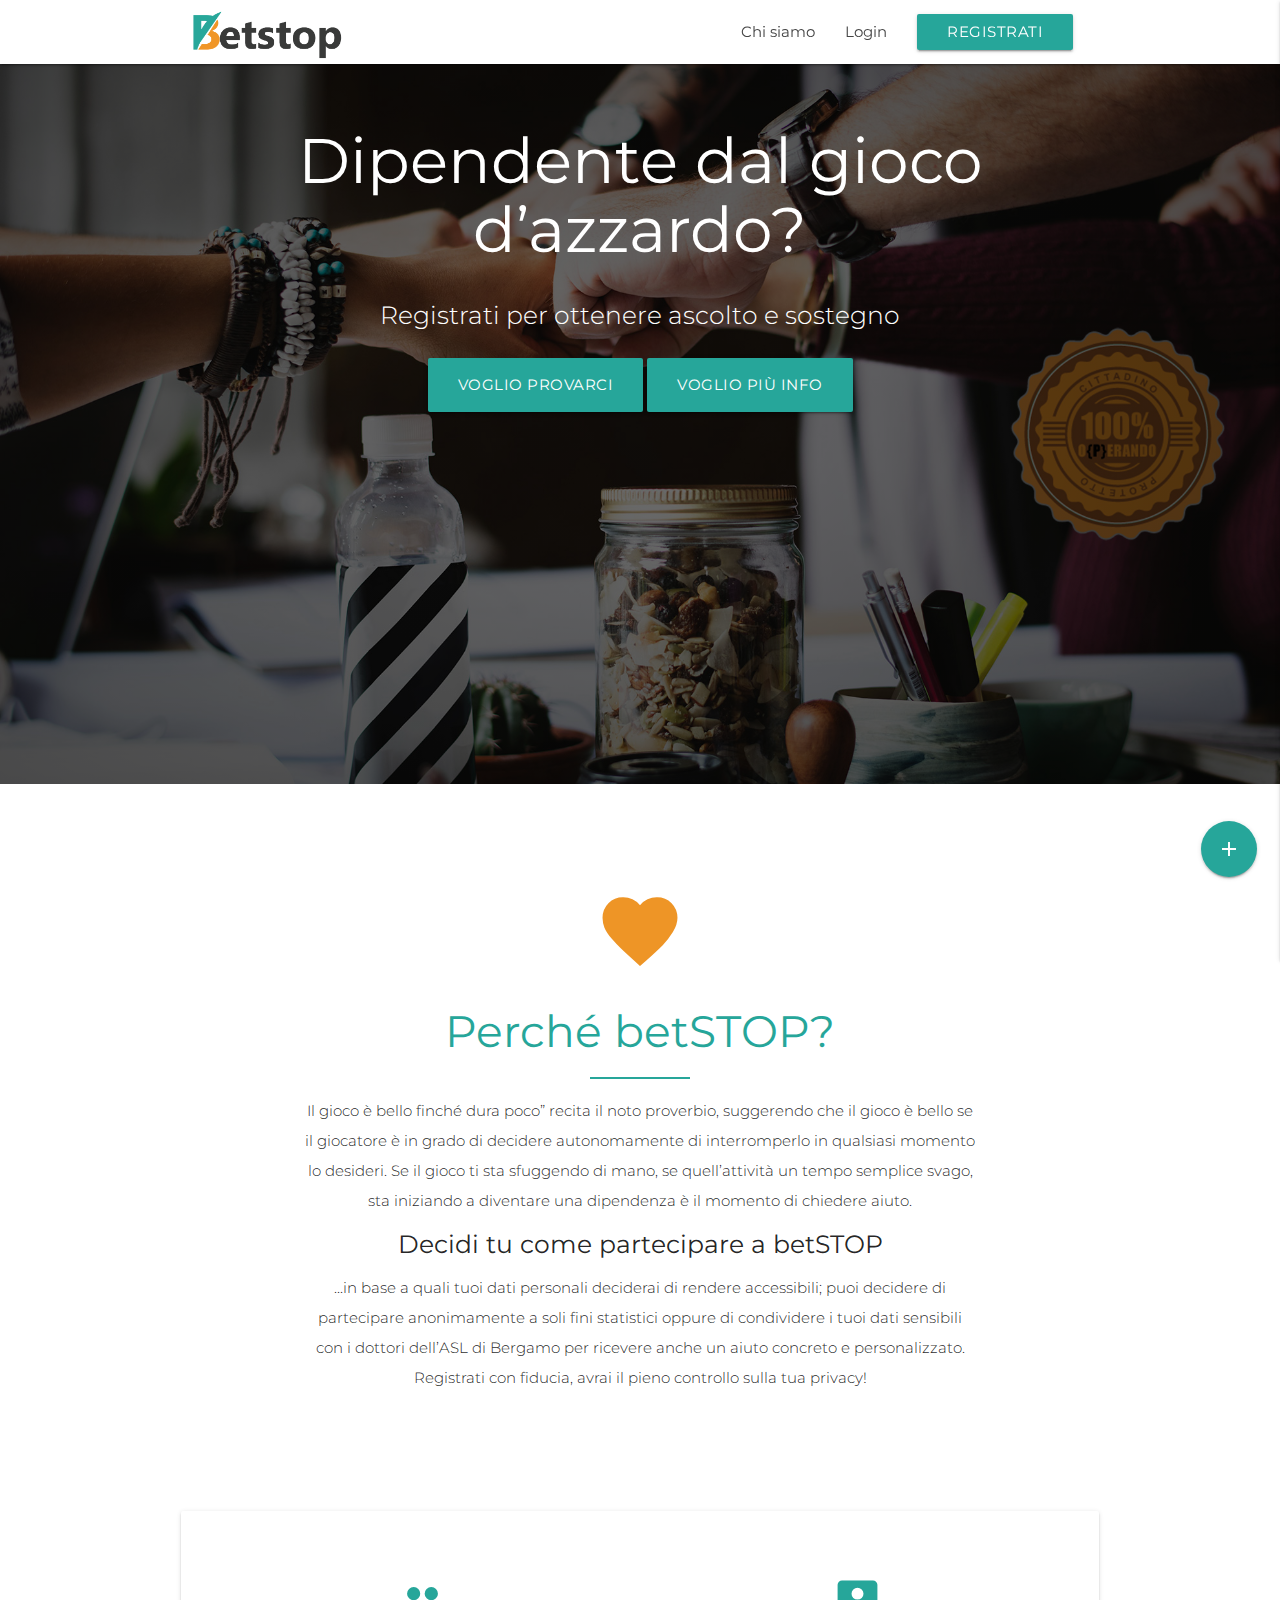
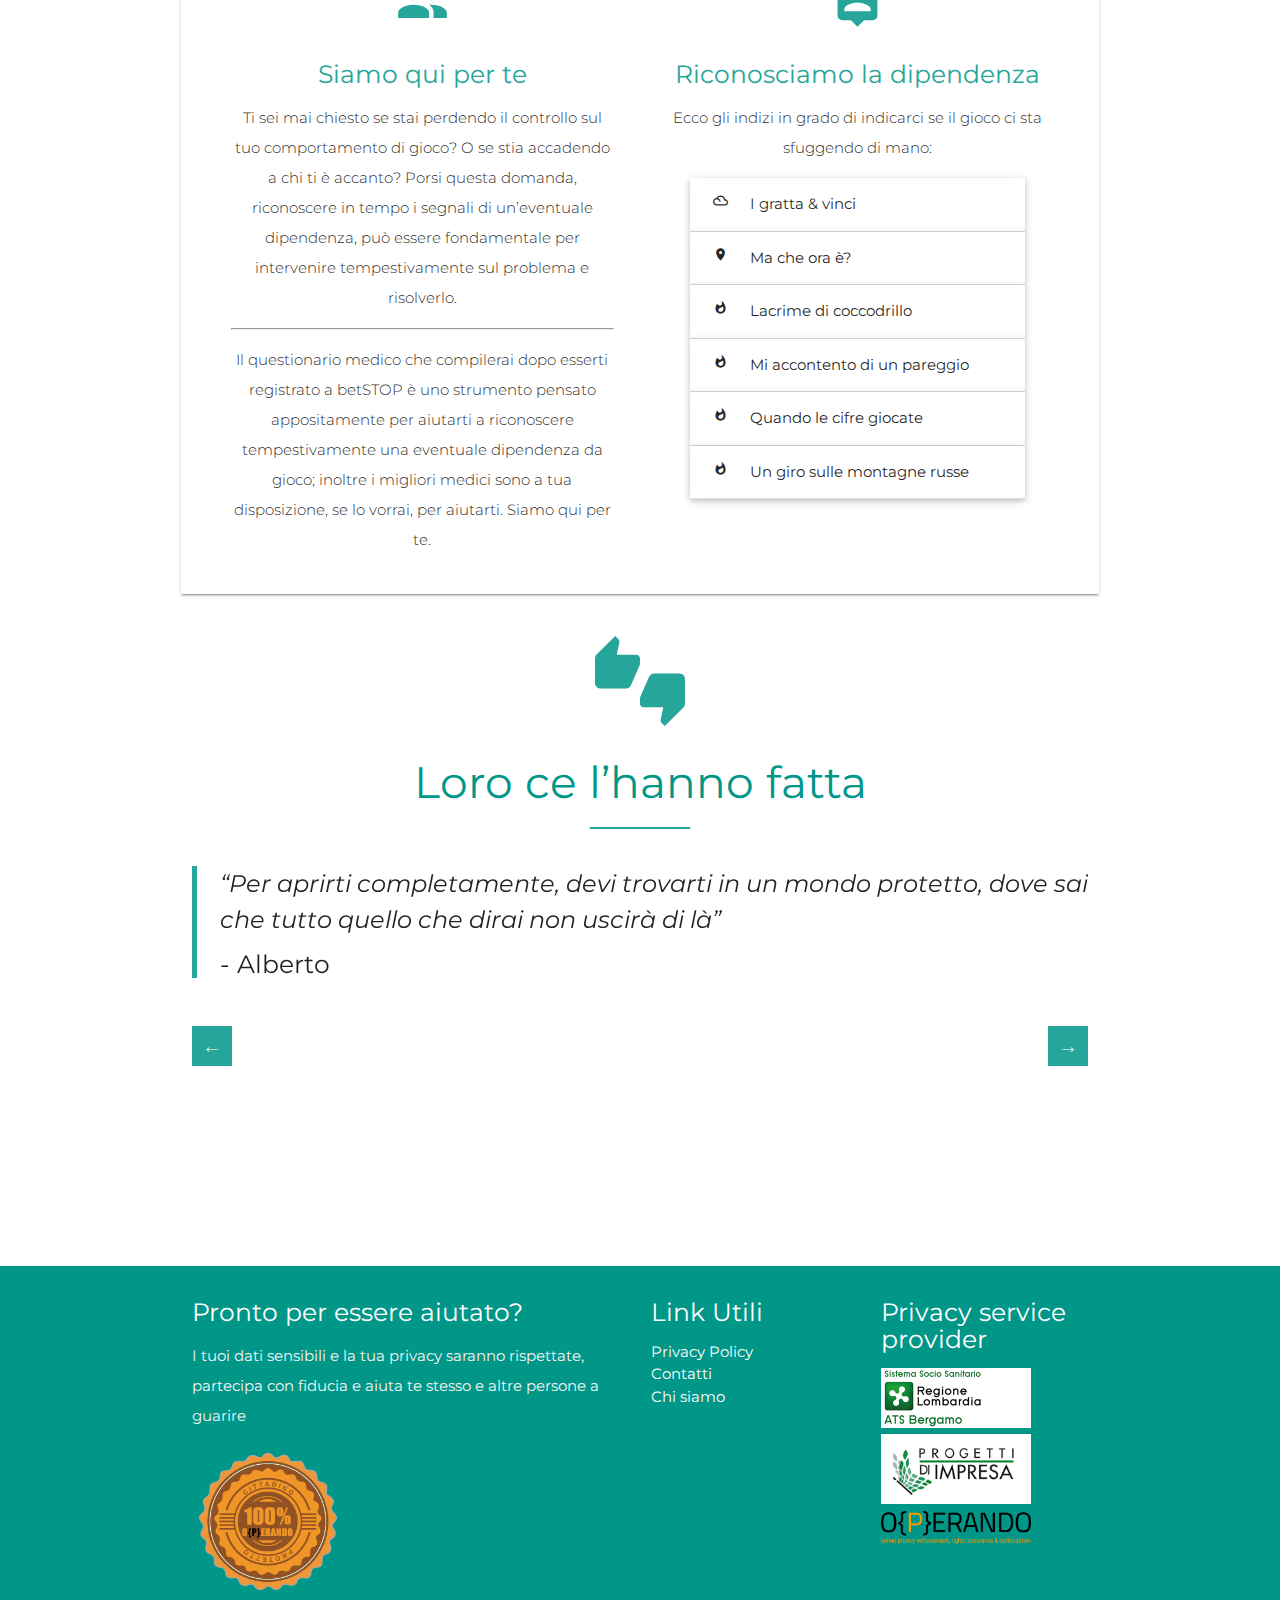
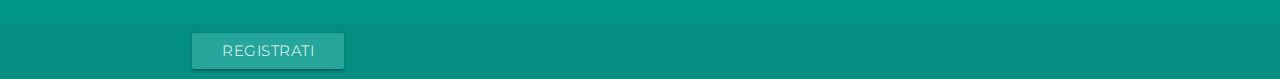
==== commit 469e834c: "modified the navigation and added privacy protect emblem" ====
--- a/index.html
+++ b/index.html
@@ -23,7 +23,7 @@
           <ul class="right hide-on-med-and-down">
             <li><a href="#perche">Chi siamo</a></li>
             <li><a href="login.html">Login</a></li>
-            <li><a href="#modal1" class="waves-effect waves-light btn modal-trigger" data-target="modal1">Registrati</a></li>
+            <li><a href="registrati.html" class="waves-effect waves-light btn modal-trigger">Registrati</a></li>
           </ul>
 
           <ul id="nav-mobile" class="side-nav">
@@ -138,20 +138,20 @@
           <div class="slider">
             <div class="hoverable">
                 <blockquote>
-                    <p class="light">“Per aprirti completamente, devi trovarti in un mondo protetto, dove sai che tutto quello che dirai non uscirà di là”</p>
-                <cite>- Alberto</cite>
+                    <em>“Per aprirti completamente, devi trovarti in un mondo protetto, dove sai che tutto quello che dirai non uscirà di là”</em>
+                    <h5>- Alberto</h5>
                 </blockquote>
             </div>
             <div class="hoverable">
                 <blockquote class="align-right">
-                    <p class="light">“Non voglio più buttare un euro nel gioco – afferma decisa – farlo per me sarebbe una sconfitta”</p>
-                    <cite>- Giulia</cite>
+                    <em>“Non voglio più buttare un euro nel gioco – afferma decisa – farlo per me sarebbe una sconfitta”</em>
+                    <h5>- Giulia</h5>
                 </blockquote>
             </div>
             <div class="hoverable">
                 <blockquote>
-                    <p class="light">“Se smetti devi farlo per sempre, non puoi ricominciare perché se ricominci ci ricaschi, come l’alcol”</p>
-                    <cite>- Federico</cite>
+                    <em>“Se smetti devi farlo per sempre, non puoi ricominciare perché se ricominci ci ricaschi, come l’alcol”</em>
+                    <h5>- Federico</h5>
                 </blockquote>
             </div>
           </div>
@@ -181,7 +181,7 @@
         <div class="col l6 s12">
           <h5 class="white-text">Pronto per essere aiutato?</h5>
           <p class="grey-text text-lighten-4">I tuoi dati sensibili e la tua privacy saranno rispettate, partecipa con fiducia e aiuta te stesso e altre persone a guarire</p>
-          <img class="emblem" src="img/secure.png" alt="Privacy Protect Emblem">
+          <img class="emblem" src="img/secure-emblem.png" alt="Privacy Protect Emblem">
         </div>
         
         <div class="col l3 s12">
--- a/css/style.css
+++ b/css/style.css
@@ -50,7 +50,7 @@
 #sidenav-overlay { z-index: 1; }
 
 .parallax-container {
-  background: radial-gradient(rgba(0, 0, 0, 0.57), rgba(0, 0, 0, 0.71)), url('../img/support.jpg');
+  background: radial-gradient(rgba(0, 0, 0, 0.57), rgba(0, 0, 0, 0.71)), url('../img/support1.jpg') center / cover;
   min-height: 80vh;
   line-height: 0;
   height: auto;
@@ -104,6 +104,11 @@
 }
 .icon-block .material-icons {
   font-size: inherit;
+}
+
+/*================== TESTIMONIAL =========*/
+#testimonial-section blockquote em {
+    font-size: 1.6rem;
 }
 
 /*================== FAB CONTACT =========*/
